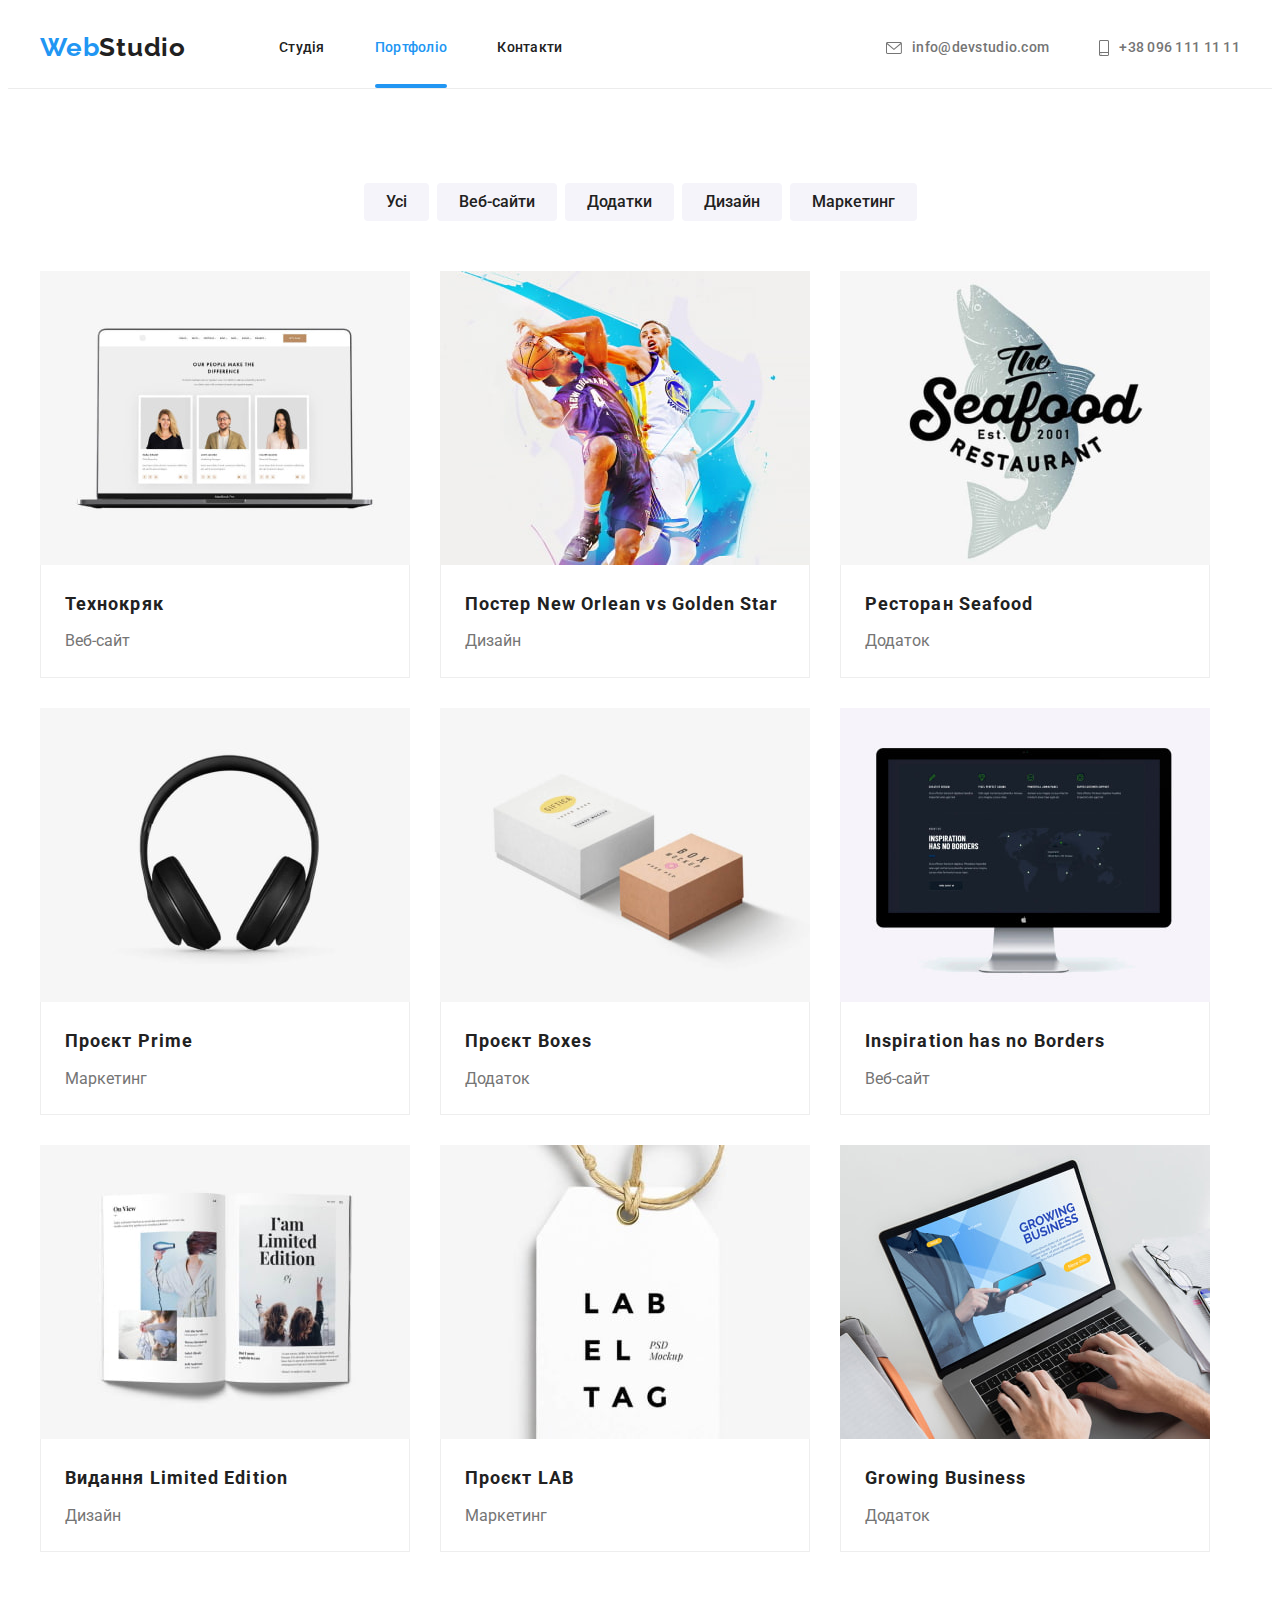
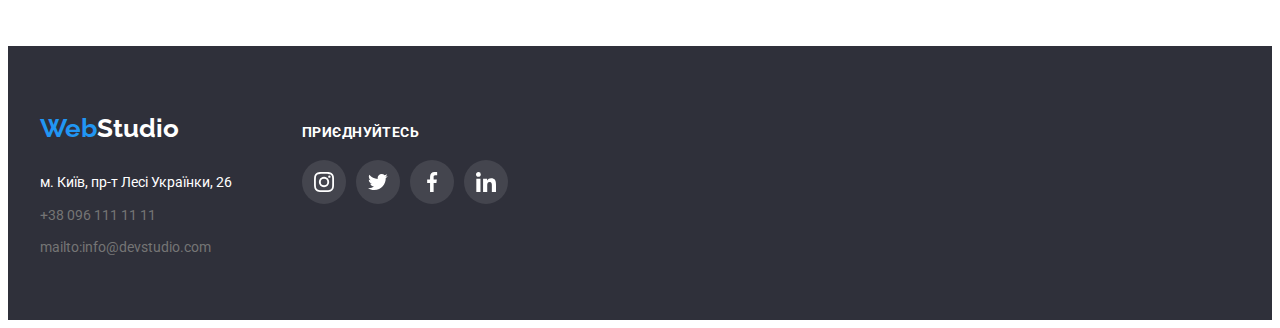
==== portfolio.html @ 9e0ee2e6 "working on modal window" ====
<!DOCTYPE html>
<html lang="uk">

<head>
    <meta charset="UTF-8">
    <meta http-equiv="X-UA-Compatible" content="IE=edge">
    <meta name="viewport" content="width=device-width, initial-scale=1.0">
    <title>WebStudio</title>
    <link rel="preconnect" href="https://fonts.googleapis.com">
    <link rel="preconnect" href="https://fonts.gstatic.com" crossorigin>
    <link href="https://fonts.googleapis.com/css2?family=Raleway:wght@700&family=Roboto:wght@400;500;700;900&display=swap"
        rel="stylesheet">
        <!-- Modern normalaize -->
        <link rel="stylesheet" href="https://cdnjs.cloudflare.com/ajax/libs/modern-normalize/1.1.0/modern-normalize.min.css"
            integrity="sha512-wpPYUAdjBVSE4KJnH1VR1HeZfpl1ub8YT/NKx4PuQ5NmX2tKuGu6U/JRp5y+Y8XG2tV+wKQpNHVUX03MfMFn9Q=="
            crossorigin="anonymous" referrerpolicy="no-referrer" />
    
    <link rel="stylesheet" href="./css/styles.css">
</head>

<body class="body">
<header class="header">


    <nav class="container main-nav">
        <a class="logo" href="./index.html"><span class="web-link">Web</span>Studio
        </a>

        <ul class="site-nav list">
            <li class="site-nav-item">
                <a class="link" href="./index.html">Студія</a>
            </li>
            <li class="site-nav-item">
                <a class="link link-active" href="./portfolio.html">Портфоліо</a>
            </li>
            <li class="site-nav-item">
                <a class="link" href="">Контакти</a>
            </li>
        </ul>

        <ul class="auth-nav list">
            <li class="contacts item">
                <a class="link-contacts" href="mailto:info@devstudio.com">
                    <svg class="contact-icon" width="16" height="12">
                        <use href="./images/sprite.svg#mailto"></use>
                    </svg>
                    info@devstudio.com</a>
            </li>
            <li class="contacts item">
                <a class="link-contacts" href="tel:+380961111111">
                    <svg class="contact-icon" width="10" height="16">
                        <use href="./images/sprite.svg#smartphone"></use>
                    </svg>
                    +38 096 111 11 11</a>
            </li>
        </ul>
    </nav>


</header>


 <main>
    <section class="section portfolio-section">
       <div class="container">
        <h2 hidden>Портфоліо</h2>
        <ul class="list filter-list">
            <li>
                <button class="filter-button" type="button">Усі</button>
            </li>
            <li>
                <button class="filter-button" type="button">Веб-сайти</button>
            </li>
            <li>
                <button class="filter-button" type="button">Додатки</button>
            </li>
            <li>
                <button class="filter-button" type="button">Дизайн</button>
            </li>
            <li>
                <button class="filter-button" type="button">Маркетинг</button>
            </li>
        </ul>
       </div>
    
       <div class="container">
        <ul class="list galery">
            <li class="list-element">
                <a href="" class="portfolio-link link">
                    <div class="product-thumb">
                        <img class="img" src="./images/portfolio/img.jpg" alt="Дизайн Веб-Сайту">
                        <div class="product-overlay">
                            <p class="product-txt">
                                Ресурс пропонує комплексні пропозиції з різним рівнем функціоналу та сервісів. Все це дозволить відвідувачу отримати
                                вичерпні відомості про компанію чи приватну особу.
                            </p>
                        </div>
                    </div>
                    <div class="card-border">
                        <h2 class="card-tittle">Технокряк</h2>
                        <p class="card-text">Веб-сайт</p>
                    </div>
                </a>
            </li>
            <li class="list-element">
                <a href="" class="portfolio-link link">
                   <div class="product-thumb">
                    <img class="img" src="./images/portfolio/img-1.jpg" alt="Зображена гра в баскетбол" width="370">
                    <div class="product-overlay">
                        <p class="product-txt">
                            Lorem ipsum dolor sit amet consectetur adipisicing elit. Modi reprehenderit ab iste! Voluptatum est minus optio atque! Est, perferendis error?
                        </p>
                    </div>
                   </div>
                    <div class="card-border">
                        <h2 class="card-tittle">Постер New Orlean vs Golden Star</h2>
                        <p class="card-text">Дизайн</p>
                    </div>
                </a>
            </li>
            <li class="list-element">
                <a href="" class="portfolio-link link">
                    <div class="product-thumb">
                        <img class="img" src="./images/portfolio/img-2.jpg" alt="Логотип ресторану Seafood" width="370">
                        <div class="product-overlay">
                            <p class="product-txt">
                                Lorem ipsum dolor sit amet consectetur adipisicing elit. Repellat, reprehenderit natus. Sint, quibusdam distinctio. Libero blanditiis, cum repellat in quas optio quisquam esse ut itaque sapiente qui nemo, hic dolor.]
                            </p>
                        </div>
                    </div>
                    <div class="card-border">
                        <h2 class="card-tittle">Ресторан Seafood</h2>
                        <p class="card-text">Додаток</p>
                    </div>
                </a>
            </li>
            <li class="list-element">
                <a href="" class="portfolio-link link">
                   <div class="product-thumb">
                    <img class="img" src="./images/portfolio/img-3.jpg" alt="На фото-безпровідні навушники" width="370">
                    <div class="product-overlay">
                        <p class="product-txt">
                            Lorem ipsum, dolor sit amet consectetur adipisicing elit. Laboriosam, consequatur deserunt? In sit hic dicta aperiam tenetur, eligendi maxime molestias.
                        </p>
                    </div>
                   </div>
                    <div class="card-border">
                        <h2 class="card-tittle">Проєкт Prime</h2>
                        <p class="card-text">Маркетинг</p>
                    </div>
                </a>
            </li>
            <li class="list-element">
                <a href="" class="portfolio-link link">
                    <div class="product-thumb">
                        <img class="img" src="./images/portfolio/img-4.jpg" alt="На малюнку 2 коробочки, біла та коричнева" width="370">
                        <div class="product-overlay">
                            <p class="product-txt">
                                Lorem ipsum dolor sit, amet consectetur adipisicing elit. Beatae sit optio autem earum neque quam delectus minima expedita? Recusandae, consectetur?
                            </p>
                        </div>
                    </div>
                    <div class="card-border">
                        <h2 class="card-tittle">Проєкт Boxes</h2>
                        <p class="card-text">Додаток</p>
                    </div>
                </a>
            </li>
            <li class="list-element">
                <a href="" class="portfolio-link link">
                    <div class="product-thumb">
                        <img class="img" src="./images/portfolio/img-5.jpg" alt="На малюнку-головна сторінка сайту" width="370">
                        <div class="product-overlay">
                            <p class="product-txt">
                                Lorem ipsum dolor sit amet, consectetur adipisicing elit. Commodi, qui quia? Ducimus hic maiores provident eligendi pariatur sed reiciendis culpa.
                            </p>
                        </div>
                    </div>
                    <div class="card-border">
                        <h2 class="card-tittle">Inspiration has no Borders</h2>
                        <p class="card-text">Веб-сайт</p>
                    </div>
                </a>        
            </li>
            <li class="list-element">
                <a href="" class="portfolio-link link">
                    <div class="product-thumb">
                        <img class="img" src="./images/portfolio/img-6.jpg" alt="На малюнку-каталог Limited Edition" width="370">
                        <div class="product-overlay">
                            <p class="product-txt">
                                Lorem ipsum, dolor sit amet consectetur adipisicing elit. Nesciunt voluptatum facere quod tenetur sapiente magnam! Repudiandae corrupti aut similique exercitationem?
                            </p>
                        </div>
                    </div>
                    <div class="card-border">
                        <h2 class="card-tittle">Видання Limited Edition</h2>
                        <p class="card-text">Дизайн</p>
                    </div>
                </a>
            </li>
            <li class="list-element">
                <a href="" class="portfolio-link link">
                    <div class="product-thumb">
                        <img class="img" src="./images/portfolio/img-7.jpg" alt="На малюнку-етикетка проекту" width="370">
                        <div class="product-overlay">
                            <p class="product-txt">
                                Lorem ipsum dolor sit, amet consectetur adipisicing elit. Odio blanditiis nemo perspiciatis aspernatur libero, dolorem repellat quas in velit modi?
                            </p>
                        </div>
                    </div>
                    <div class="card-border">
                        <h2 class="card-tittle">Проєкт LAB</h2>
                        <p class="card-text">Маркетинг</p>
                    </div>
                </a>
            </li>
            <li class="list-element">
                <a href="" class="portfolio-link link">
                    <div class="product-thumb">
                        <img class="img" src="./images/portfolio/img-8.jpg" alt="Людина користується додатком через ноутбук" width="370">
                        <div class="product-overlay">
                            <p class="product-txt">
                                Lorem, ipsum dolor sit amet consectetur adipisicing elit. Eius, nobis alias dignissimos beatae a corporis laudantium voluptatem? Dignissimos, maiores officiis.
                            </p>
                        </div>
                    </div>
                    <div class="card-border">
                        <h2 class="card-tittle">Growing Business</h2>
                        <p class="card-text">Додаток</p>
                    </div>
                </a>
            </li>
        </ul>
       </div>
</section>
   </main>

    
    
<footer class="footer">
    <div class="container footer-container">
        <div class="">
            <a class="footer-logo footer-link" href="./index.html"><span class="logo-blue">Web</span><span
                    class="logo-white">Studio</span>
            </a>
            <address class="address">


                <ul class="list">
                    <li class="footer-item"><a class="footer-link street-address"
                            href="https://goo.gl/maps/3LJdZZRqW44TJMvWA" target="_blank" rel="noopener nofollow">м.
                            Київ, пр-т Лесі Українки, 26</a></li>
                    <li class="footer-item"><a class="footer-link" href="tel:+380961111111">+38 096 111 11 11</a></li>
                    <li class="footer-item"><a class="footer-link"
                            href="mailto:info@devstudio.com">mailto:info@devstudio.com</a>
                    </li>
                </ul>
            </address>
        </div>
        <div class="socials-thumb">
            <p class="footer-txt">приєднуйтесь</p>
            <ul class="list footer-socials-list">
                <li class="socials-item">
                    <a class="socials link" href="https://instagram.com" target="_blank" rel="noopener noreferrer"
                        aria-label="Instagram">
                        <svg class="socials-icon" width="20" height="20">
                            <use href="./images/sprite.svg#instagram"></use>
                        </svg>
                    </a>
                </li>
                <li class="socials-item">
                    <a class="socials link" href="https://twitter.com" target="_blank" rel="noopener noreferrer"
                        aria-label="Twitter">
                        <svg class="socials-icon" width="20" height="20">
                            <use href="./images/sprite.svg#twitter"></use>
                        </svg>
                    </a>
                </li>
                <li class="socials-item">
                    <a class="socials link" href="https://facebook.com" target="_blank" rel="noopener noreferrer"
                        aria-label="Facebook">
                        <svg class="socials-icon" width="20" height="20">
                            <use href="./images/sprite.svg#facebook"></use>
                        </svg>
                    </a>
                </li>
                <li class="socials-item">
                    <a class="socials link" href="https://linkedin.com" target="_blank" rel="noopener noreferrer"
                        aria-label="Linkedin">
                        <svg class="socials-icon" width="20" height="20">
                            <use href="./images/sprite.svg#linkedin"></use>
                        </svg>
                    </a>
                </li>
            </ul>
        </div>
    </div>

</footer>
    </body>
    
    </html>
---- css/styles.css ----
:root {
    /* Fontf */
    --main-font: Roboto, sans-serif;
    --secondary-font: Raleway, sans-serif;


    /* Text colors */
    --main-txt-cl: #212121;
    --accent-txt-cl: #2196F3;
    --light-txt-cl: #FFFFFF;
    --grey-txt-cl: #757575;
    --grey-txt-cl-60: rgba(255, 255, 255, 0.6);


    /* Background colour */

    --main-bcg-cl: #FFFFFF;
    --accent-bgc-cl: #2196F3;
    --secondary-bgc-cl: #2F303A;
    --team-bdc-cl: #F5F4FA;

    /* Animation */

    --main-transition: color 250ms cubic-bezier(0.4, 0, 0.2, 1);
    --secondary-transition: color 250ms cubic-bezier(0.4, 0, 0.2, 1) ,background-color 250ms cubic-bezier(0.4, 0, 0.2, 1);
    --timing-function: cubic-bezier(0.4, 0, 0.2, 1);

}

/* reset */
h1,
h2,
h3,
h4,
h5,
h6,
p,
ul {
    margin: 0;
}


body{
    font-family: var(--main-font);
    font-style: 400;
    font-size: 14px;
    letter-spacing: 0,03em;
    color: var(--main-txt-cl);
    background-color: var(--main-bcg-cl);


}
.section{
    padding-top: 94px;
    padding-bottom: 94px;

}

.link{
    text-decoration: none;
    color: inherit;
   
}
.list{
    list-style: none;
    margin: 0;
    padding: 0;
}
   .container {
       width: 1200px;
       margin: auto;
       padding: 0 15px;
   }

   .img{
    display: block;
    max-width: 100%;
    height: auto;
   }

/* =========
Header
============ */


.header{
        background-color:var(--main-bcg-cl);
}


.header .logo {
        font-family: 'Raleway';
        font-weight: 700;
        font-size: 26px;
        line-height: 1.2;
        /* identical to box height */
    
        letter-spacing: 0.03em;
}

.main-nav{
    width: 1200px;
    padding: 0 15px;
    display: flex;
    align-items: center;
   
}
.header{background-color: inherit;
    border-bottom: 1px solid #ECECEC;
}
.main-nav .logo {
    text-decoration: none;
    color: inherit;
    }

.main-nav .logo .web-link {
    color: var(--accent-txt-cl);
}

.site-nav{
    display: flex;
    padding: 0;
    justify-content: center;
    gap: 50px;
    margin-left: 93px;
 }
.main-nav .link {
        display: block;
        padding-top: 32px;
        padding-bottom: 32px;

        font-weight: 500;
        line-height: 1.14;
        letter-spacing: 0.02em;
        color: var(--main-txt-cl);

        transition: var(--main-transition);
}


.main-nav .link:focus,
.main-nav .link:hover,
.link .link-active:active{
    color: var(--accent-txt-cl);
}
.site-nav-item .link-active{
    color: var(--accent-txt-cl);

}
.link-active{
    position: relative;
}
.link-active::after{
    content: "";
    position: absolute;
    bottom: 0;

    display: block;
    width: 100%;
    height: 4px;
    background-color: var(--accent-txt-cl);
    border-radius: 2px;
}


.auth-nav{
    display: flex;
    gap: 50px;
    margin-left: auto;
}

.link-contacts{
        display: flex;
        font-family:inherit;
        text-decoration: none;
        font-weight: 500;
        
        line-height: 1.14;
        letter-spacing: 0.02em;
    
        color: var(--grey-txt-cl);
        padding-top: 32px;
        padding-bottom: 32px;
        align-items: center;
        gap: 10px;
        transition: var(--main-transition);
}

.contact-icon{
 fill: currentColor;
}

.main-nav .link-contacts:hover,
.main-nav .link-contacts:focus{
    color: var(--accent-txt-cl);
}
/* Main Studio */
/* Hero */
.hero .container{
    display: flex;
    flex-direction: column;
    align-items: center;
    width: 1200px;
    margin-right: auto;
    margin-left: auto;
    padding-left: 15px;
    padding-right: 15px;
    
}
.hero{
    padding: 200px 0;

    background-color: var(--secondary-bgc-cl); 
    background-size: cover;
    background-repeat: no-repeat;
    background-position: center;
    max-width: 1600px;
    max-height: 600px;
    margin-left: auto;
    margin-right: auto;
    
    background-image: 
    linear-gradient(270deg,
    rgba(47, 48, 58, 0.4),
    rgba(47, 48, 58, 0.4)),
    url(../images/hero/hero.jpg);
    background-color: var(--secondary-bgc-cl);
    background-size: cover;
    background-position: center;        
}
.hero-tittle{
        
        font-family: 'Roboto';
        font-weight: 900;
        font-size: 44px;
        line-height: 1.4;
        /* or 136% */
    
        text-align: center;
        letter-spacing: 0.06em;
        text-transform: uppercase;
        color: var(--light-txt-cl);

        margin-bottom: 30px;
        width: 696px;
}
.hero-button{
    cursor: pointer;
}
.hero-button{
        
        width: 216px;
        min-height: 20px;
        padding: 10px 28px;
        font-family: inherit;
        font-weight: 700;
        font-size: 16px;
        line-height: 1.9;
        /* identical to box height, or 188% */
    
        display: flex;
        align-items: center;
        text-align: center;
        letter-spacing: 0.06em;
        background-color: var(--accent-bgc-cl);
        color: var(--light-txt-cl);
        box-shadow: 0px 4px 4px rgba(0, 0, 0, 0.15);
            border-radius: 4px;
            border: 1px;
       
}

/* Features */
.visually-hidden {
    position: absolute;
    width: 1px;
    height: 1px;
    margin: -1px;
    border: 0;
    padding: 0;
    white-space: nowrap;
    clip-path: inset(100%);
    clip: rect(0 0 0 0);
    overflow: hidden;
}

.feat .list{
    display: flex;
    gap: 30px;
}
.feat-tittle{
        font-family: 'Roboto';
        font-weight: 700;
        font-size: 14px;
        line-height: 1.14;
        text-transform: uppercase;
        color: var(--main-txt-cl);
        margin-bottom: 10px;
}

.feat-text{
         line-height: 1.7;
        /* or 171% */
        color: var(--grey-txt-cl)
}

.feat-thumb{
    display: flex;
    justify-content: center;
    align-items: center;
    width: 270px;
    height: 120px;
    border-radius: 4px;
    background-color: var(--team-bdc-cl);
    margin-bottom: 30px;
}

/* Work */
.work-tittle{
    font-family: 'Roboto';
        font-size: 36px;
        line-height: 42px;
        letter-spacing: 0.03em;
        text-align: center;
        color: var(--main-txt-cl)
}

.work .list{
    display: flex;
    margin-top: 50px;
    gap: 30px
;
}
.work{
    padding-top: 0;
}

.work-thumb{
    position: relative;
}
.work-overlay{
display: flex;
align-items: center;
justify-content: center;
position: absolute;
width: 100%;
height: 70px;
bottom: 0;

background-color: rgba(47, 48, 58, 0.8);

}
.work-txt{
    font-weight: 700;
    line-height: calc(16 / 14);
    text-transform: uppercase;

    color: var(--light-txt-cl);
}
/* Team */

.team{
    background-color: var(--team-bdc-cl);
}

.team-tittle{
        font-family: 'Roboto';
        font-size: 36px;
        line-height: 42px;
        text-align: center;
        color: var(--main-txt-cl);
}

.team .list{
    display: flex;
    margin-top: 50px;
    justify-content: space-between
        
}
.team-card:not(:last-child){
    gap: 30px;
}

.team-card{
    background: #FFFFFF;
        /* material shadow v1 */
    
        
        padding: 30px 0;
}
.team-item{
        box-shadow: 0px 1px 3px rgba(0, 0, 0, 0.12),
         0px 1px 1px rgba(0, 0, 0, 0.14), 
         0px 2px 1px rgba(0, 0, 0, 0.2);
        border-radius: 0px 0px 4px 4px;
}

.teammate{
        font-weight: 500;
        font-size: 16px;
        line-height: 1.19;
        /* identical to box height */
    
        text-align: center;
        color: var(--main-txt-cl);

}
.team-position{
        font-size: 16px;
        line-height: 1.19;
        /* identical to box height */
    
        text-align: center;
        color: var(--grey-txt-cl);
        margin-top: 10px;
    }
    .socials-list{
        list-style: none;
        display: flex;
        gap: 10px;
        justify-content: center;
        padding-left: 0;
        margin-top: 16px;
    }
    .socials-link{
     display: flex;
     align-items: center;
     justify-content: center;
     width: 44px;
     height: 44px;
     background-color: var(--main-bcg-cl);
     border-radius: 50%; 
     color: #AFB1B8; 
     transition: var(--secondary-transition);
    }

    .socials-icon{
        fill: currentColor;

    }
    .socials-link:hover,
    .socials-link:focus{
        color: var(--light-txt-cl);
        background-color: var(--accent-bgc-cl);
    }
   
/* Clients */
.clients-tittle{
        font-family: 'Roboto';
        font-weight: 700;
        font-size: 36px;
        line-height: calc(42 / 35);
        text-align: center;

        padding-bottom: 50px;
}
.clients-list{
    display: flex;
    align-items: center;
    justify-content: center;
    gap: 30px;
}
.clients-link{
display: flex;
align-items: center;
justify-content: center;
width: 170px;
height: 92px;
border: 1px solid #AFB1B8;
border-radius: 4px;
color: #AFB1B8;
transition: var(--main-transition), border-color 250ms cubic-bezier(0.4, 0, 0.2, 1);
}

.clients-icon{
    fill: currentColor;
}

.clients-link:hover{
    color: var(--accent-txt-cl);
    border: 1px solid var(--accent-txt-cl);
}

/* Footer */
.footer {background-color: var(--secondary-bgc-cl);
        padding-top: 60px;
        padding-bottom: 60px;
 }

.footer-logo{
        font-family: 'Raleway';
        font-weight: 700;
        font-size: 26px;
        line-height: 1.19;
        /* identical to box height */
        text-decoration: none;
      
       margin-bottom: 20px;
        background-color: var(--secondary-bgc-cl);
}
.logo-blue{
    color: var(--accent-txt-cl);
}
.logo-white{
    color: var(--light-txt-cl);
}

.footer-link{
        text-decoration: none;
        font-style: normal;
        line-height: 1.71;
        /* or 171% */
        color: var(--grey-txt-cl);

        display: block;
        /* padding-bottom: 9px; */
        
}
.street-address{
    color: inherit;
}

.footer .address{
            font-style: normal;
            line-height: 1.71;
            /* or 171% */
            color: var(--light-txt-cl);
        }
.footer-item:not(:last-child){
    margin-bottom: 9px;

}
.footer-txt{
    font-weight: 700;
    line-height: calc(16 / 14);
    text-transform: uppercase;
    letter-spacing: 0.03em;
    color: var(--light-txt-cl);

    margin-bottom: 20px;
}

.footer-socials-list{
    display: flex;
    gap: 10px;
}

.socials{
        display: flex;
        width: 44px;
        height: 44px;
        align-items: center;
        justify-content: center;
        color: var(--light-txt-cl);
        border-radius: 50%;
        background-color: rgba(255, 255, 255, 0.1);
        transition: var(--secondary-transition);
}
.socials:hover,
.socials:focus{
    background-color: var(--accent-bgc-cl);
}
.footer-container{
    display: flex;
    align-items: baseline;    
}
.socials-thumb{
    margin-left: 70px;
    
}

        /* Portfolio */

/* main */
 .filter-list{
    display: flex;
    gap: 8px;
    justify-content: center;
    padding: 0;
    margin-bottom: 50px;
 }      
.filter-button:hover,
.filter-button:focus{background-color: var(--accent-bgc-cl);
color: var(--light-txt-cl);
box-shadow: 0px 3px 1px rgba(0, 0, 0, 0.1),
 0px 1px 2px rgba(0, 0, 0, 0.08),
 0px 2px 2px rgba(0, 0, 0, 0.12);}  


.filter-button{
        font-family: inherit;
        font-weight: 500;
        font-size: 16px;
        line-height: 1.6;
        /* identical to box height, or 162% */
        text-align: center;
        color: var(--main-txt-cl);
        background-color: var(--team-bdc-cl);
        border: 0;
        border-radius: 4px;
        transition: var(--secondary-transition);
}
.filter-button{
    padding: 6px 22px;
}

.card-tittle {
    font-family: 'Roboto';
    font-weight: 700;
    font-size: 18px;
    line-height: 2.1;
    letter-spacing: 0.06em;
    color: var(--main-txt-cl);

    margin-bottom: 4px;
    /* padding-top: 20px; */
}

.card-text {
    font-size: 16px;
    line-height: 1.9;
    color: var(--grey-txt-cl);
}

.galery {
    display: flex;
    flex-wrap: wrap;

}
.list-element{
    margin-right: 30px;
    margin-bottom: 30px;
}
.list-element:nth-child(3n){
    margin-right: 0;
}
.list-element:nth-last-child(-n + 3){
    margin-bottom: 0;
}

.card-border{
    background-color: var(--main-bcg-cl);
    border: 1px solid #eeeeee;
    border-top: 0;
    background-repeat: 0;
    padding: 20px 24px;}

.portfolio-link{
    display: block;
}    
.portfolio-link:hover{
     box-shadow: 0px 1px 1px rgba(0, 0, 0, 0.12),
         0px 4px 4px rgba(0, 0, 0, 0.06),
          1px 4px 6px rgba(0, 0, 0, 0.16);
 }

 .product-thumb{
    position: relative;
    overflow: hidden;

 }
 .product-overlay{
    position: absolute;
    bottom: 0;
    left: 0;
    width: 100%;
    height: 100%;
    display: flex;
    align-items: center;
    justify-content: center;
    background-color:rgba(33, 150, 243, 0.9);
    padding: 63px 24px;
    transform: translateY(100.2%);
    transition: transform 250ms var(--timing-function);
       
 }

 .product-txt{
        font-weight: 400;
        font-size: 18px;
        line-height: calc(28 / 18);
        color: var(--light-txt-cl);
}

.list-element:hover .product-overlay,
.list-element:focus .product-overlay{
        transform: translateY(0);
}
 
 /* MODAL WINDOW */

 .backdrop{
    position: fixed;
    top: 0;
    left: 0;
    z-index: 1000;

    width: 100%;
    height: 100%;
    background-color: rgba(0, 0, 0, 0.4);

    opacity: 1;
    transition: opacity 250ms var(--timing-function), visibility 250ms var(--timing-function);
}
.backdrop.is-hidden{
    opacity: 0;
    pointer-events: none;
    visibility: hidden;
}

.backdrop.is-hidden .modal{
    transform: translate(-50%, -50%) scale(0.9);
}

 .modal{
    width: 528px;
    height: 581px;
    background-color: rgb(255, 255, 255);

    position: absolute;
    top: 50%;
    left: 50%;
    transform: translate(-50%, -50%) scale(1);

    transition: transform 250ms var(--timing-function);
     
    box-shadow: 0px 1px 3px rgba(0, 0, 0, 0.12), 0px 1px 1px rgba(0, 0, 0, 0.14), 0px 2px 1px rgba(0, 0, 0, 0.2);
    border-radius: 4px;
 }

 .modal-btn{
    position: absolute;
    top: 10px;
    right: 10px;
    padding: 0;
    border: none;
    cursor: pointer;
    background-color: var(--main-bcg-cl);
}
.modal-btn-icon{
    fill: var(--team-bdc-cl);
}

.modal-btn:hover,
.modal-btn:focus{
    stroke: var(--accent-txt-cl);
}

 .register-form{
    padding: 40px;
 }
 .register-form-txt{
        display: block;
        font-weight: 700;
        font-size: 20px;
        line-height: calc(23 / 20);
        text-align: center;
        margin-right: auto;
        margin-left: auto;
        color: var(--main-txt-cl);
        
 }
 .register-form-group{
    margin-top: 12px;  
 }

 .register-form-field{
    position: relative;
    display: block;
    margin-bottom: 28px;
 }
.register-form-field:nth-child(4){
    margin-bottom: 20px;
}

.register-form-icon {
    position: absolute;
    top: 50%;
    transform: translateY(-50, -50);
}

 .register-form-label{
        display: block;
        font-size: 12px;
        line-height: calc(14 / 12);
        letter-spacing: 0.01em;
        color: var(--grey-txt-cl);
 }

 .register-form-input{
    width: 100%;
    height: 40px;
    border: 1px solid rgba(33, 33, 33, 0.2);
    border-radius: 4px;
    outline: transparent;
    transition: border-color 250ms var(--timing-function);
 }
 .register-form-input:focus{
    border-color: var(--accent-txt-cl);
 }

 .register-form-comment{
    width: 100%;
    height: 120px;
    border: 1px solid rgba(33, 33, 33, 0.2);
    border-radius: 4px;
    outline: transparent;
 }
 .register-form-comment:focus{
    border-color: var(--accent-txt-cl);
 }

 .register-form-agreement{
    display: flex;
    align-items: center;
    justify-content: center;
    margin-bottom: 30px;
 }

 .register-form-btn{
    display: block;
    margin: 0 auto;
 }
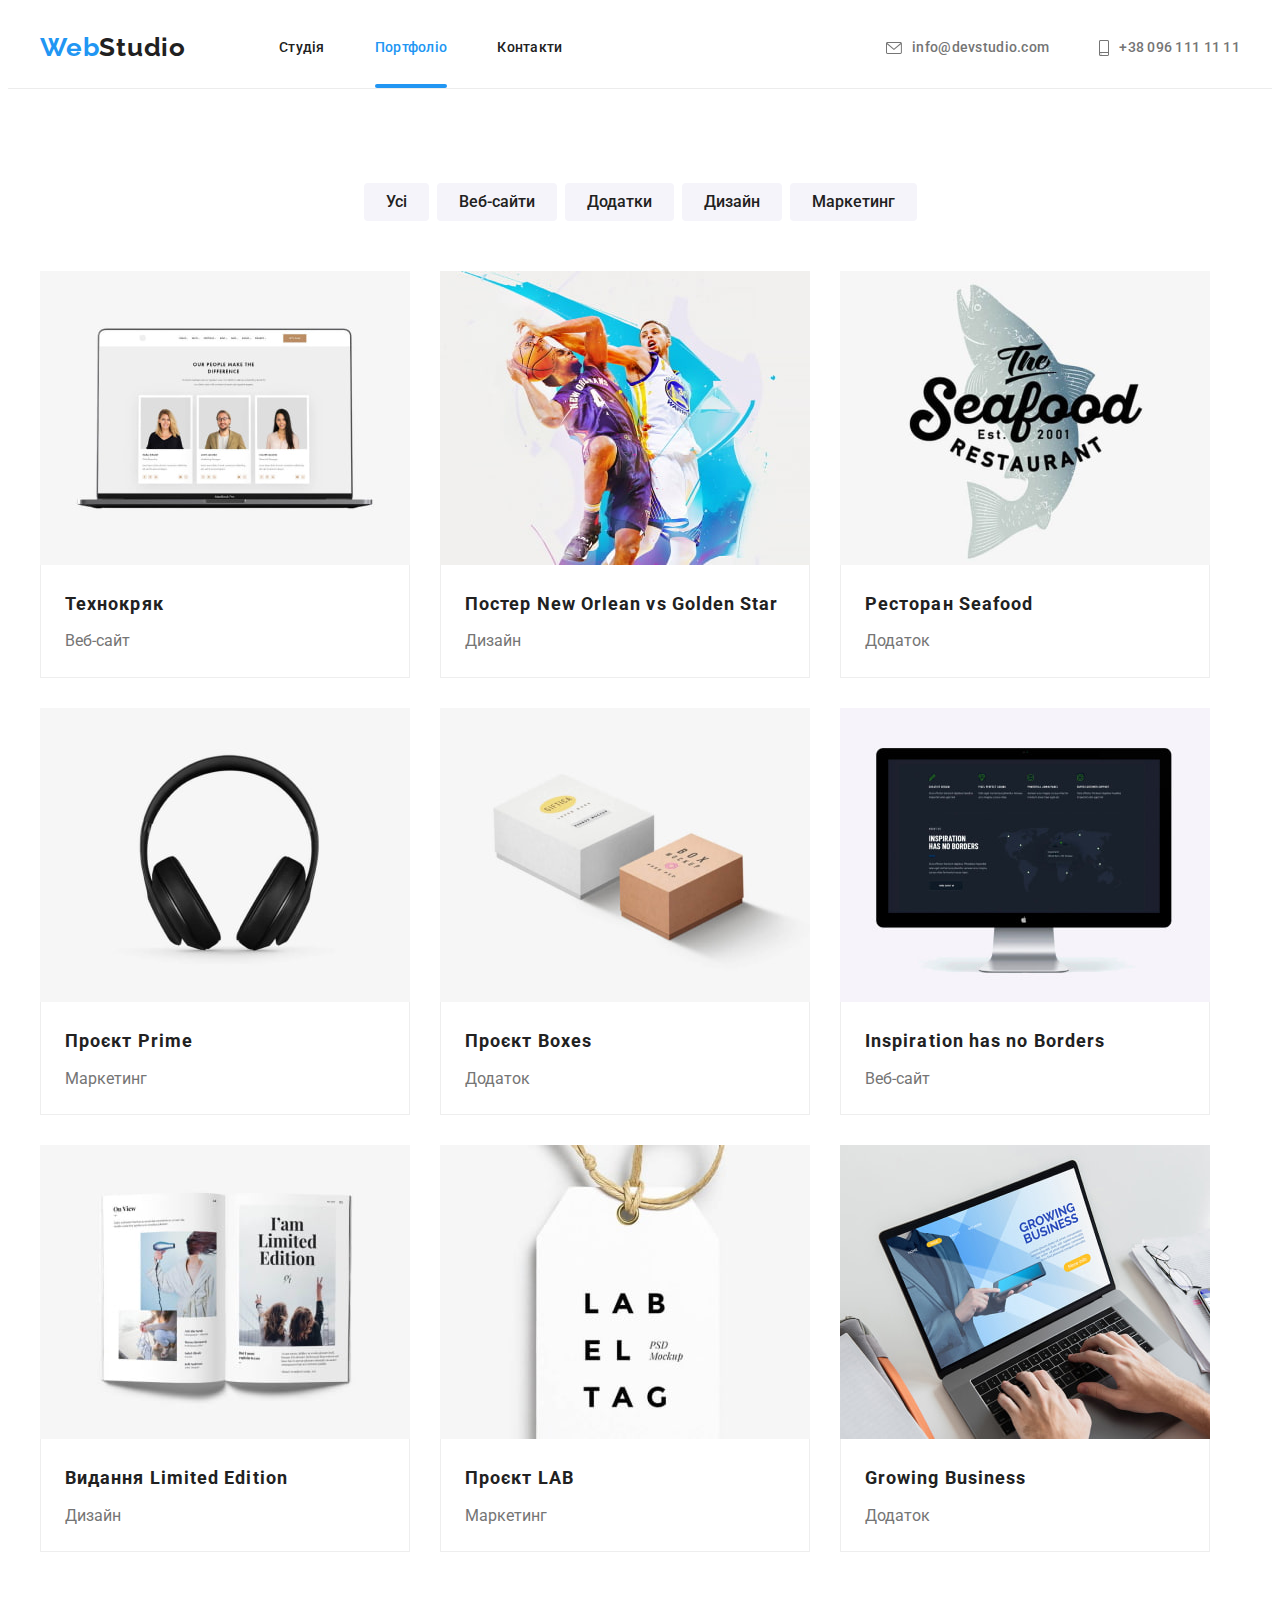
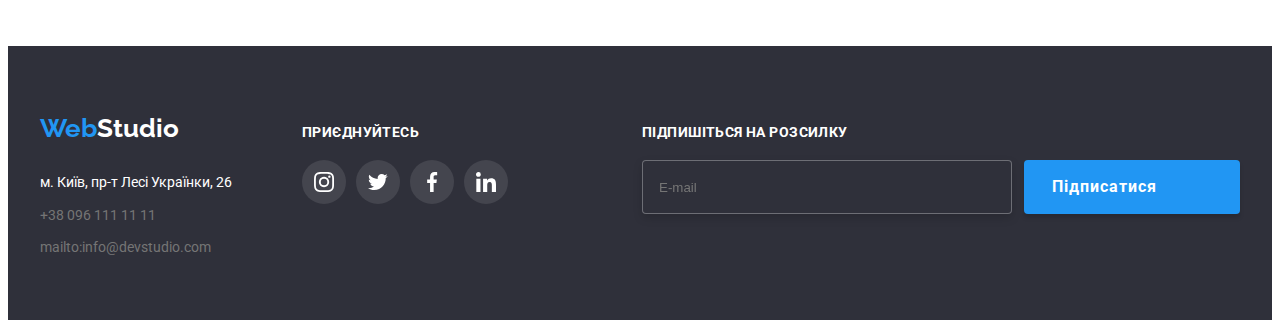
==== commit d819dddb: "complete task in hw6" ====
--- a/portfolio.html
+++ b/portfolio.html
@@ -294,6 +294,19 @@
                 </li>
             </ul>
         </div>
+        <div class="subscription">
+            <p class="footer-txt">
+                Підпишіться на розсилку
+            </p>
+            <div class="subscription-wrapper" role="group">
+                <input class="subscription-input" type="email" placeholder="E-mail" name="user-mail">
+                <button class="subscription-btn hero-button">Підписатися
+                    <svg class="send-icon" width="24" height="24">
+                        <use href="./images/sprite.svg#icon-send"></use>
+                    </svg>
+                </button>
+            </div>
+        </div>
     </div>
 
 </footer>
--- a/css/styles.css
+++ b/css/styles.css
@@ -569,6 +569,30 @@
     
 }
 
+.subscription{
+margin-left: auto;
+}
+.subscription-wrapper{
+    display: flex;
+    gap: 12px;
+}
+.subscription-input{
+    width: 350px;
+    height: 50px;
+    background: var(--secondary-bgc-cl);
+    border: 1px solid rgba(255, 255, 255, 0.3);
+    filter: drop-shadow(0px 4px 4px rgba(0, 0, 0, 0.15));
+    border-radius: 4px;
+    padding-left: 16px;
+}
+.subscription-input:hover,
+.subscription-input:focus{
+    border-color: var(--accent-txt-cl);
+    transition: border-color 250ms var(--timing-function);
+}
+.send-icon{
+    margin-left: 16px;
+}
         /* Portfolio */
 
 /* main */
@@ -726,6 +750,7 @@
      
     box-shadow: 0px 1px 3px rgba(0, 0, 0, 0.12), 0px 1px 1px rgba(0, 0, 0, 0.14), 0px 2px 1px rgba(0, 0, 0, 0.2);
     border-radius: 4px;
+    padding: 40px 40px;
  }
 
  .modal-btn{
@@ -738,7 +763,7 @@
     background-color: var(--main-bcg-cl);
 }
 .modal-btn-icon{
-    fill: var(--team-bdc-cl);
+    fill: transparent;
 }
 
 .modal-btn:hover,
@@ -746,9 +771,7 @@
     stroke: var(--accent-txt-cl);
 }
 
- .register-form{
-    padding: 40px;
- }
+
  .register-form-txt{
         display: block;
         font-weight: 700;
@@ -760,14 +783,12 @@
         color: var(--main-txt-cl);
         
  }
- .register-form-group{
-    margin-top: 12px;  
- }
 
  .register-form-field{
     position: relative;
     display: block;
-    margin-bottom: 28px;
+    margin-bottom: 10px;
+    width: 100%;
  }
 .register-form-field:nth-child(4){
     margin-bottom: 20px;
@@ -776,9 +797,14 @@
 .register-form-icon {
     position: absolute;
     top: 50%;
-    transform: translateY(-50, -50);
-}
-
+    left: 12px;
+    display: block;
+    fill: var(--main-txt-cl)
+}
+.register-form-input:focus ~ .register-form-icon{
+    fill: var(--accent-txt-cl);
+    transition: fill 250ms var(--timing-function);
+}
  .register-form-label{
         display: block;
         font-size: 12px;
@@ -794,18 +820,33 @@
     border-radius: 4px;
     outline: transparent;
     transition: border-color 250ms var(--timing-function);
- }
- .register-form-input:focus{
+
+    padding-left: 42px;
+ }
+ .register-form-input:focus,
+ .register-form-input:hover {
     border-color: var(--accent-txt-cl);
  }
 
  .register-form-comment{
+    display: block;
     width: 100%;
     height: 120px;
     border: 1px solid rgba(33, 33, 33, 0.2);
     border-radius: 4px;
     outline: transparent;
- }
+    resize: none;
+    padding: 12px 16px;
+    transition: border-color 250ms var(--timing-function);
+}
+
+.register-form-comment::placeholder
+    {font-size: 12px;
+    font-size: 12px;
+    line-height: calc(14 / 12);
+    letter-spacing: 0.01em;
+    color: rgba(117, 117, 117, 0.5);
+}
  .register-form-comment:focus{
     border-color: var(--accent-txt-cl);
  }
@@ -815,7 +856,35 @@
     align-items: center;
     justify-content: center;
     margin-bottom: 30px;
- }
+    gap: 7px;
+ }
+ 
+ .icon-checked{
+    opacity: 0;
+    transition: opacity 250ms var(--timing-function);
+ }
+
+ .register-form-checkbox:checked + .checkbox-icon .icon-checked{
+    opacity: 1;
+ }
+ .icon-unchecked{
+    opacity: 1;
+    transition: opacity 250ms var(--timing-function);
+ }
+ .register-form-checkbox:checked+.checkbox-icon .icon-unchecked {
+     opacity: 0;
+ }
+
+.register-form-desc{
+    color: var(--grey-txt-cl);
+    font-size: 14px;
+    line-height: calc(24 / 14);
+    letter-spacing: 0.03em;
+}
+
+.register-form-link{
+    color: var(--accent-txt-cl);
+}
 
  .register-form-btn{
     display: block;
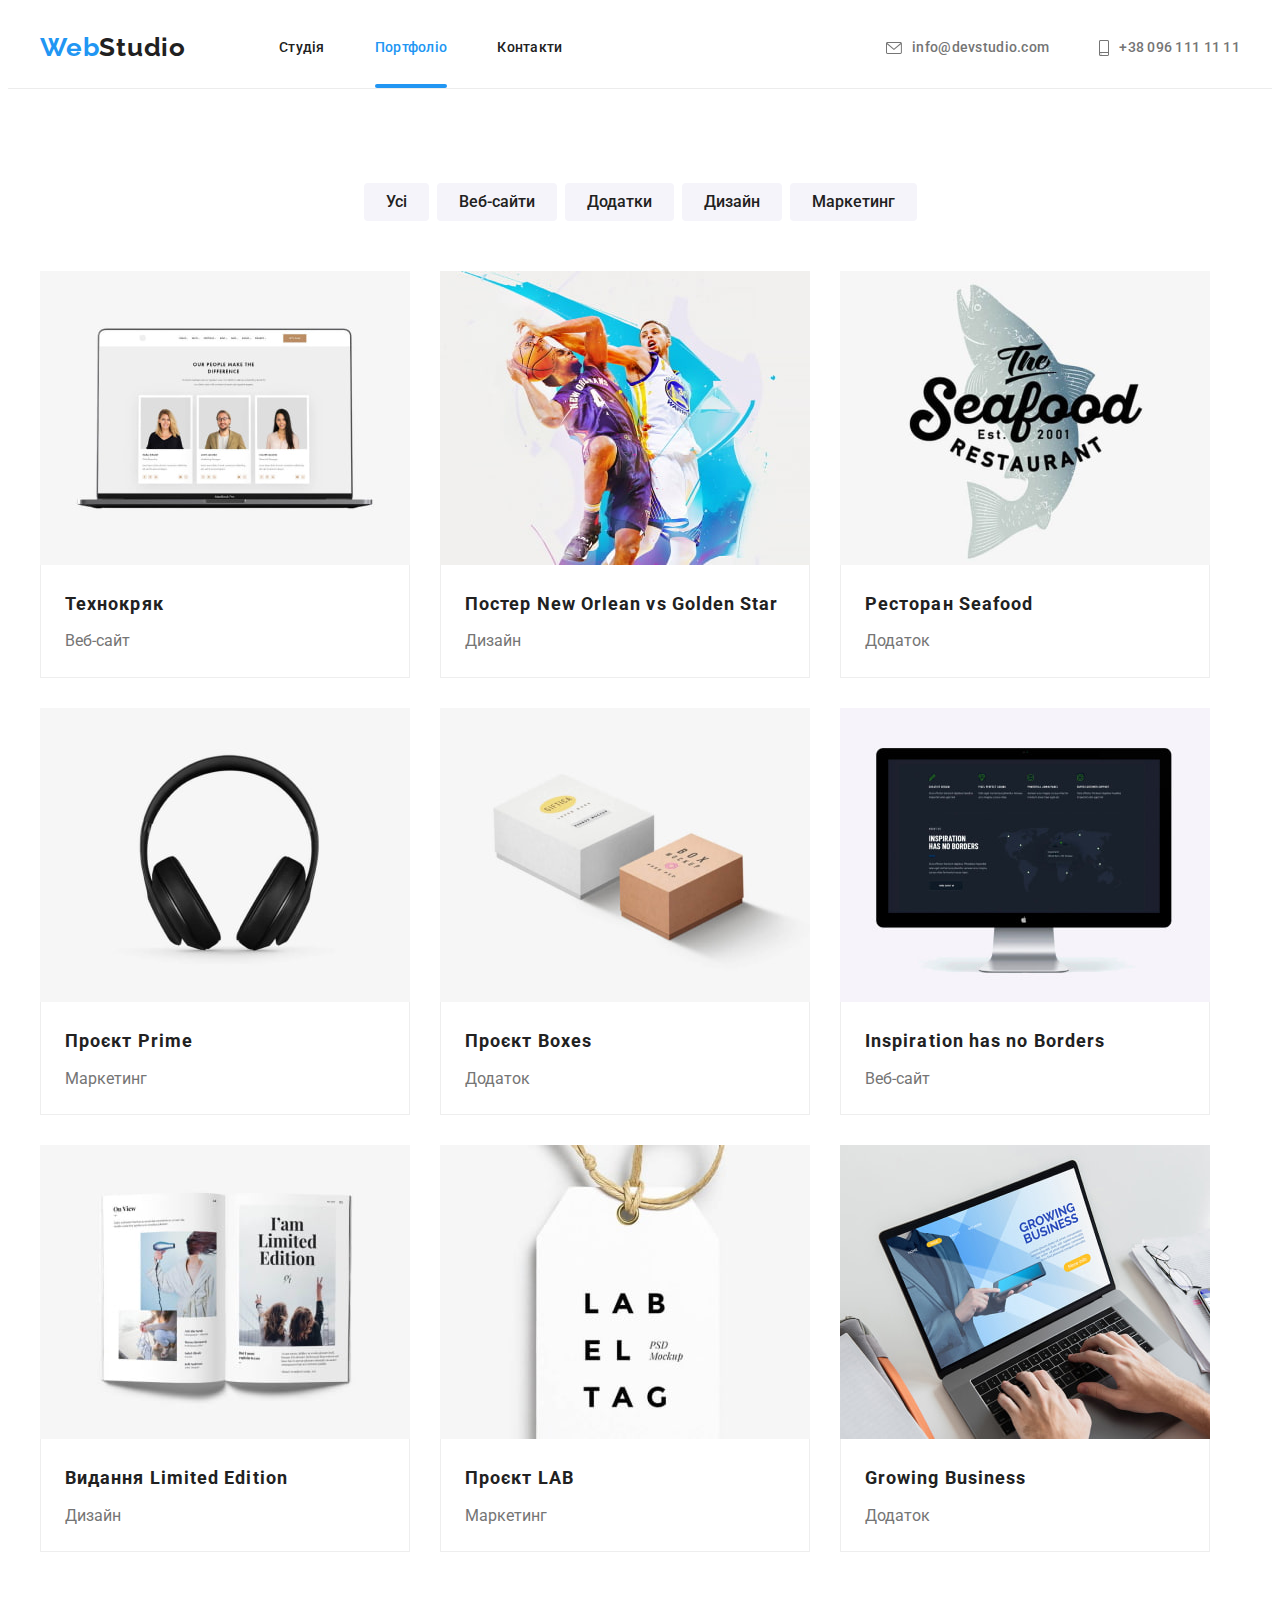
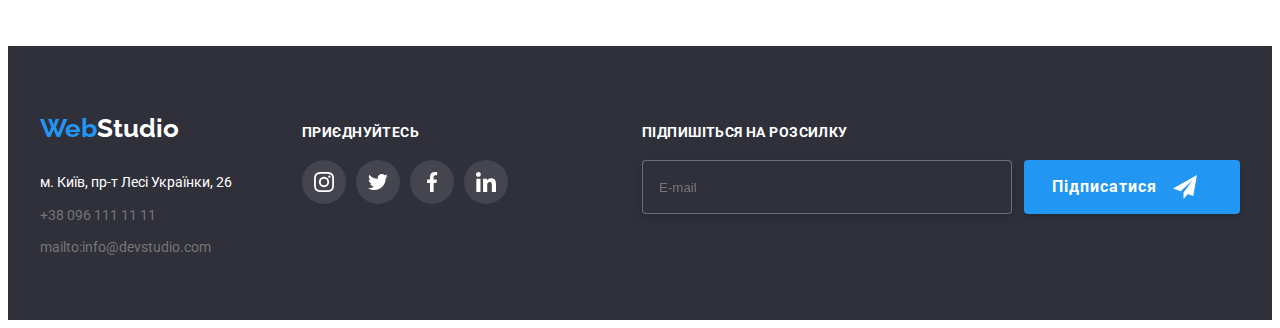
==== commit 5d019fa2: "updated css/html" ====
--- a/portfolio.html
+++ b/portfolio.html
@@ -298,14 +298,14 @@
             <p class="footer-txt">
                 Підпишіться на розсилку
             </p>
-            <div class="subscription-wrapper" role="group">
+            <form class="subscription-form">
                 <input class="subscription-input" type="email" placeholder="E-mail" name="user-mail">
                 <button class="subscription-btn hero-button">Підписатися
                     <svg class="send-icon" width="24" height="24">
                         <use href="./images/sprite.svg#icon-send"></use>
                     </svg>
                 </button>
-            </div>
+            </form>
         </div>
     </div>
 
--- a/css/styles.css
+++ b/css/styles.css
@@ -572,7 +572,7 @@
 .subscription{
 margin-left: auto;
 }
-.subscription-wrapper{
+.subscription-form{
     display: flex;
     gap: 12px;
 }
@@ -580,6 +580,7 @@
     width: 350px;
     height: 50px;
     background: var(--secondary-bgc-cl);
+    color: var(--light-txt-cl);
     border: 1px solid rgba(255, 255, 255, 0.3);
     filter: drop-shadow(0px 4px 4px rgba(0, 0, 0, 0.15));
     border-radius: 4px;
@@ -761,14 +762,19 @@
     border: none;
     cursor: pointer;
     background-color: var(--main-bcg-cl);
+
+
+
 }
 .modal-btn-icon{
-    fill: transparent;
-}
-
-.modal-btn:hover,
-.modal-btn:focus{
-    stroke: var(--accent-txt-cl);
+    fill: rgb(0, 0, 0);
+    border-radius: 50%;
+    border: 1px solid rgba(0, 0, 0, 0.1);
+}
+
+.modal-btn-icon:hover,
+.modal-btn-icon:focus{
+    fill: var(--accent-txt-cl);
 }
 
 
@@ -781,13 +787,14 @@
         margin-right: auto;
         margin-left: auto;
         color: var(--main-txt-cl);
+        margin-bottom: 12px;
         
  }
 
  .register-form-field{
     position: relative;
     display: block;
-    margin-bottom: 10px;
+    margin-bottom: 20px;
     width: 100%;
  }
 .register-form-field:nth-child(4){
@@ -811,6 +818,7 @@
         line-height: calc(14 / 12);
         letter-spacing: 0.01em;
         color: var(--grey-txt-cl);
+        margin-bottom: 4px;
  }
 
  .register-form-input{
